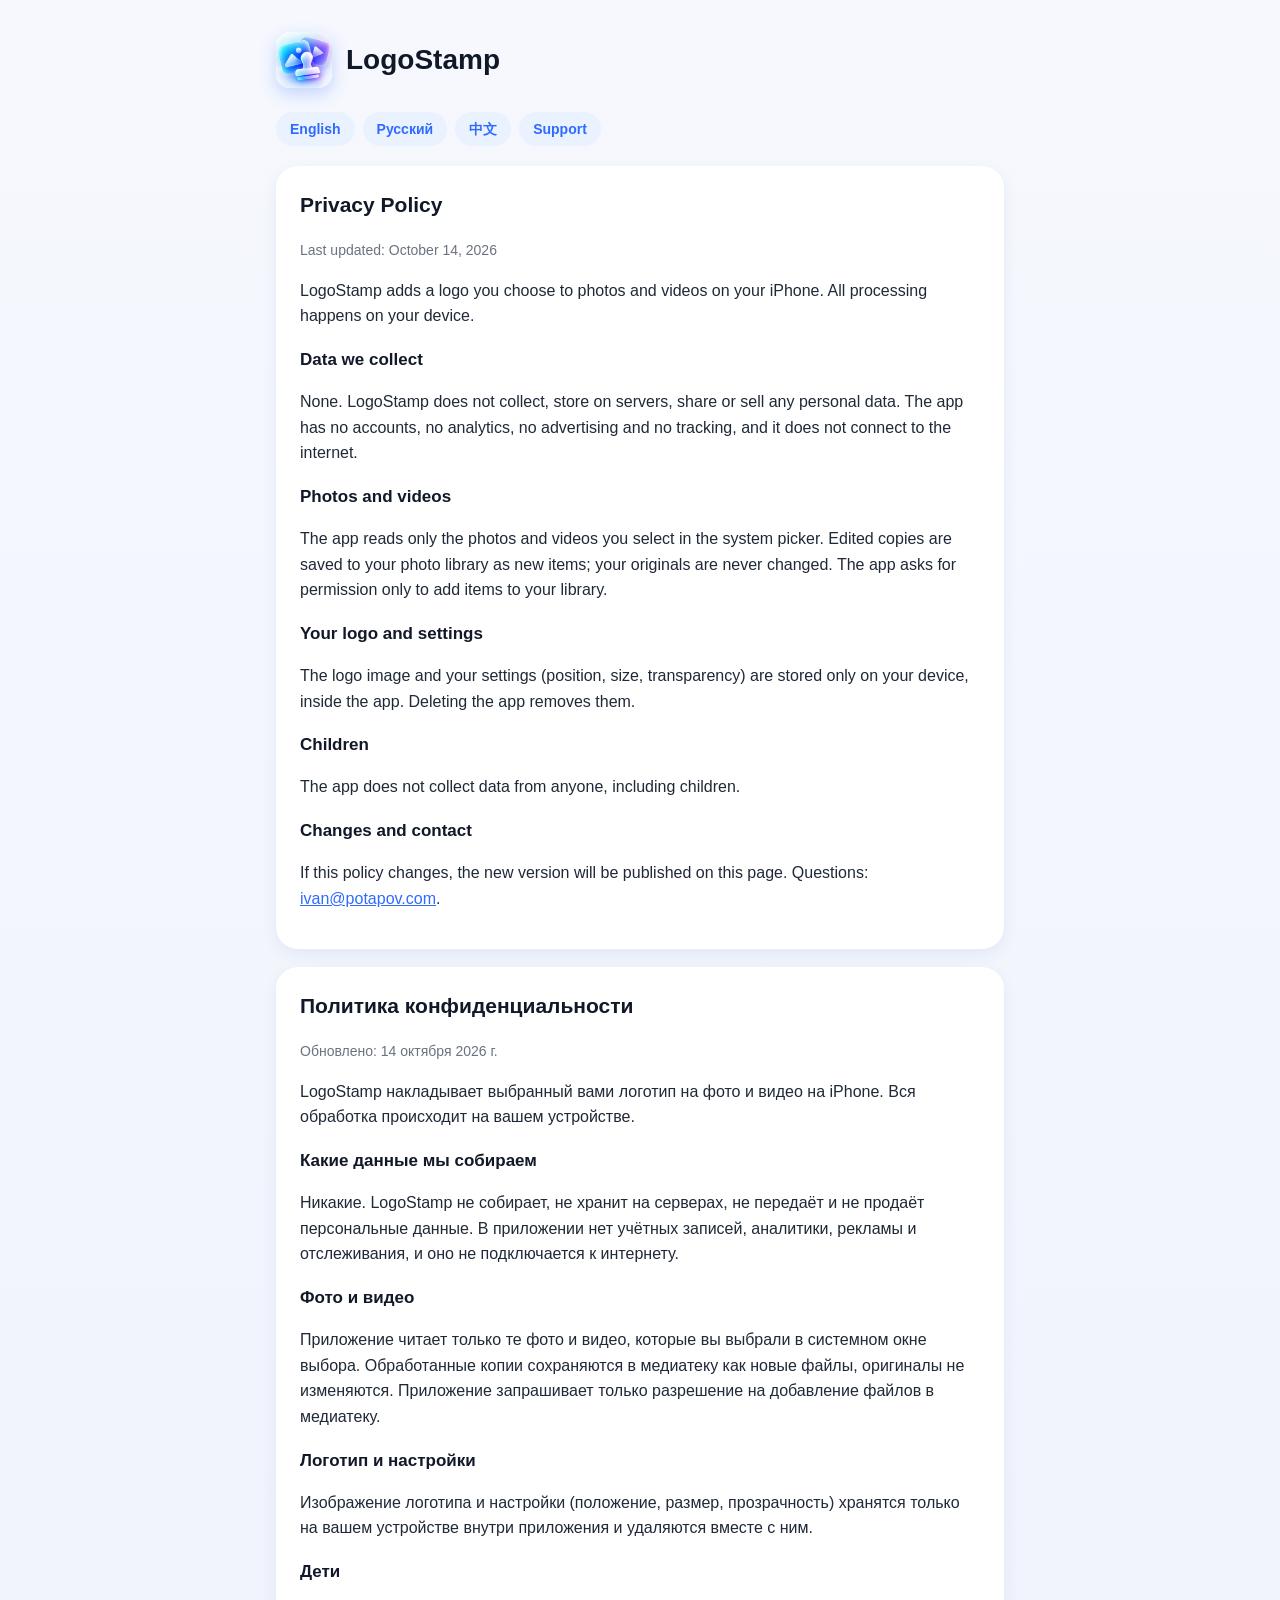
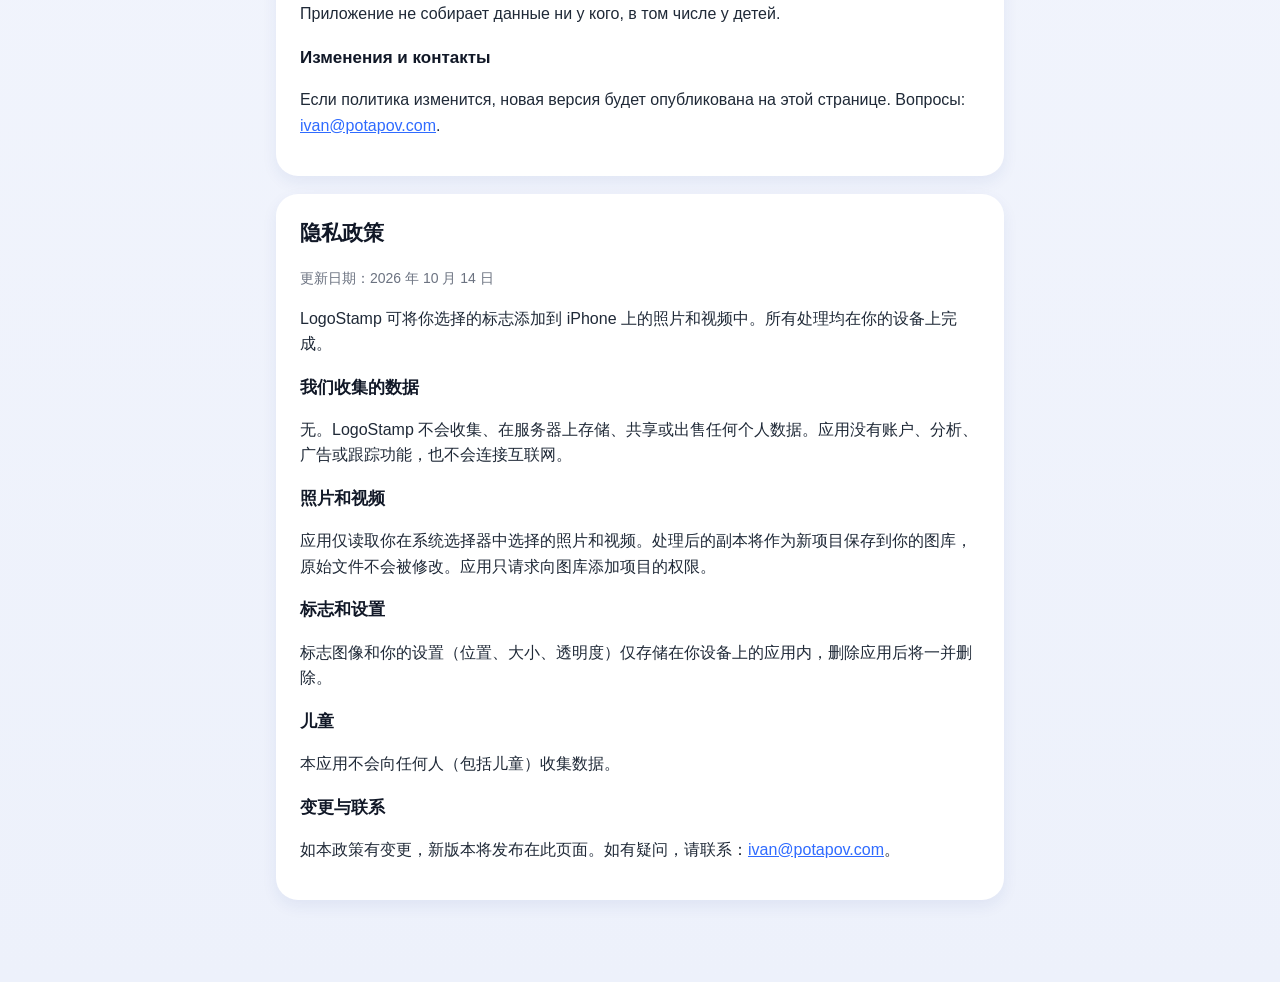
==== privacy.html @ 1d5f517a "LogoStamp site" ====
<!doctype html>
<html lang="en">
<head>
<meta charset="utf-8">
<meta name="viewport" content="width=device-width,initial-scale=1">
<title>LogoStamp — Privacy Policy</title>
<link rel="stylesheet" href="style.css">
</head>
<body>
<main>
<header><img src="icon.png" alt=""><h1>LogoStamp</h1></header>
<nav><a href="#en">English</a><a href="#ru">Русский</a><a href="#zh">中文</a><a href="index.html">Support</a></nav>

<section id="en">
<h2>Privacy Policy</h2>
<p class="muted">Last updated: October 14, 2026</p>
<p>LogoStamp adds a logo you choose to photos and videos on your iPhone. All processing happens on your device.</p>
<h3>Data we collect</h3>
<p>None. LogoStamp does not collect, store on servers, share or sell any personal data. The app has no accounts, no analytics, no advertising and no tracking, and it does not connect to the internet.</p>
<h3>Photos and videos</h3>
<p>The app reads only the photos and videos you select in the system picker. Edited copies are saved to your photo library as new items; your originals are never changed. The app asks for permission only to add items to your library.</p>
<h3>Your logo and settings</h3>
<p>The logo image and your settings (position, size, transparency) are stored only on your device, inside the app. Deleting the app removes them.</p>
<h3>Children</h3>
<p>The app does not collect data from anyone, including children.</p>
<h3>Changes and contact</h3>
<p>If this policy changes, the new version will be published on this page. Questions: <a href="mailto:ivan@potapov.com">ivan@potapov.com</a>.</p>
</section>

<section id="ru">
<h2>Политика конфиденциальности</h2>
<p class="muted">Обновлено: 14 октября 2026 г.</p>
<p>LogoStamp накладывает выбранный вами логотип на фото и видео на iPhone. Вся обработка происходит на вашем устройстве.</p>
<h3>Какие данные мы собираем</h3>
<p>Никакие. LogoStamp не собирает, не хранит на серверах, не передаёт и не продаёт персональные данные. В приложении нет учётных записей, аналитики, рекламы и отслеживания, и оно не подключается к интернету.</p>
<h3>Фото и видео</h3>
<p>Приложение читает только те фото и видео, которые вы выбрали в системном окне выбора. Обработанные копии сохраняются в медиатеку как новые файлы, оригиналы не изменяются. Приложение запрашивает только разрешение на добавление файлов в медиатеку.</p>
<h3>Логотип и настройки</h3>
<p>Изображение логотипа и настройки (положение, размер, прозрачность) хранятся только на вашем устройстве внутри приложения и удаляются вместе с ним.</p>
<h3>Дети</h3>
<p>Приложение не собирает данные ни у кого, в том числе у детей.</p>
<h3>Изменения и контакты</h3>
<p>Если политика изменится, новая версия будет опубликована на этой странице. Вопросы: <a href="mailto:ivan@potapov.com">ivan@potapov.com</a>.</p>
</section>

<section id="zh">
<h2>隐私政策</h2>
<p class="muted">更新日期：2026 年 10 月 14 日</p>
<p>LogoStamp 可将你选择的标志添加到 iPhone 上的照片和视频中。所有处理均在你的设备上完成。</p>
<h3>我们收集的数据</h3>
<p>无。LogoStamp 不会收集、在服务器上存储、共享或出售任何个人数据。应用没有账户、分析、广告或跟踪功能，也不会连接互联网。</p>
<h3>照片和视频</h3>
<p>应用仅读取你在系统选择器中选择的照片和视频。处理后的副本将作为新项目保存到你的图库，原始文件不会被修改。应用只请求向图库添加项目的权限。</p>
<h3>标志和设置</h3>
<p>标志图像和你的设置（位置、大小、透明度）仅存储在你设备上的应用内，删除应用后将一并删除。</p>
<h3>儿童</h3>
<p>本应用不会向任何人（包括儿童）收集数据。</p>
<h3>变更与联系</h3>
<p>如本政策有变更，新版本将发布在此页面。如有疑问，请联系：<a href="mailto:ivan@potapov.com">ivan@potapov.com</a>。</p>
</section>
</main>
</body>
</html>
---- style.css ----
:root{--bg:#f6f8fe;--card:#fff;--text:#111827;--muted:#6b7280;--blue:#2f6bff}
*{box-sizing:border-box}
body{margin:0;font:16px/1.6 -apple-system,BlinkMacSystemFont,"Segoe UI",Roboto,"PingFang SC","Noto Sans SC",sans-serif;background:linear-gradient(#f6f8fe,#edf1fb);color:var(--text);min-height:100vh}
main{max-width:760px;margin:0 auto;padding:32px 16px 64px}
header{display:flex;align-items:center;gap:14px;margin-bottom:24px}
header img{width:56px;height:56px;border-radius:14px;box-shadow:0 6px 16px rgba(47,107,255,.25)}
header h1{font-size:28px;margin:0}
nav{display:flex;gap:8px;flex-wrap:wrap;margin-bottom:20px}
nav a{padding:6px 14px;border-radius:999px;background:#eaf2ff;color:var(--blue);text-decoration:none;font-weight:600;font-size:14px}
section{background:var(--card);border-radius:22px;padding:22px 24px;margin-bottom:18px;box-shadow:0 6px 16px rgba(30,58,138,.07)}
h2{margin-top:0;font-size:21px}
h3{font-size:17px;margin-bottom:4px}
p,li{color:#1f2937}
.muted{color:var(--muted);font-size:14px}
a{color:var(--blue)}
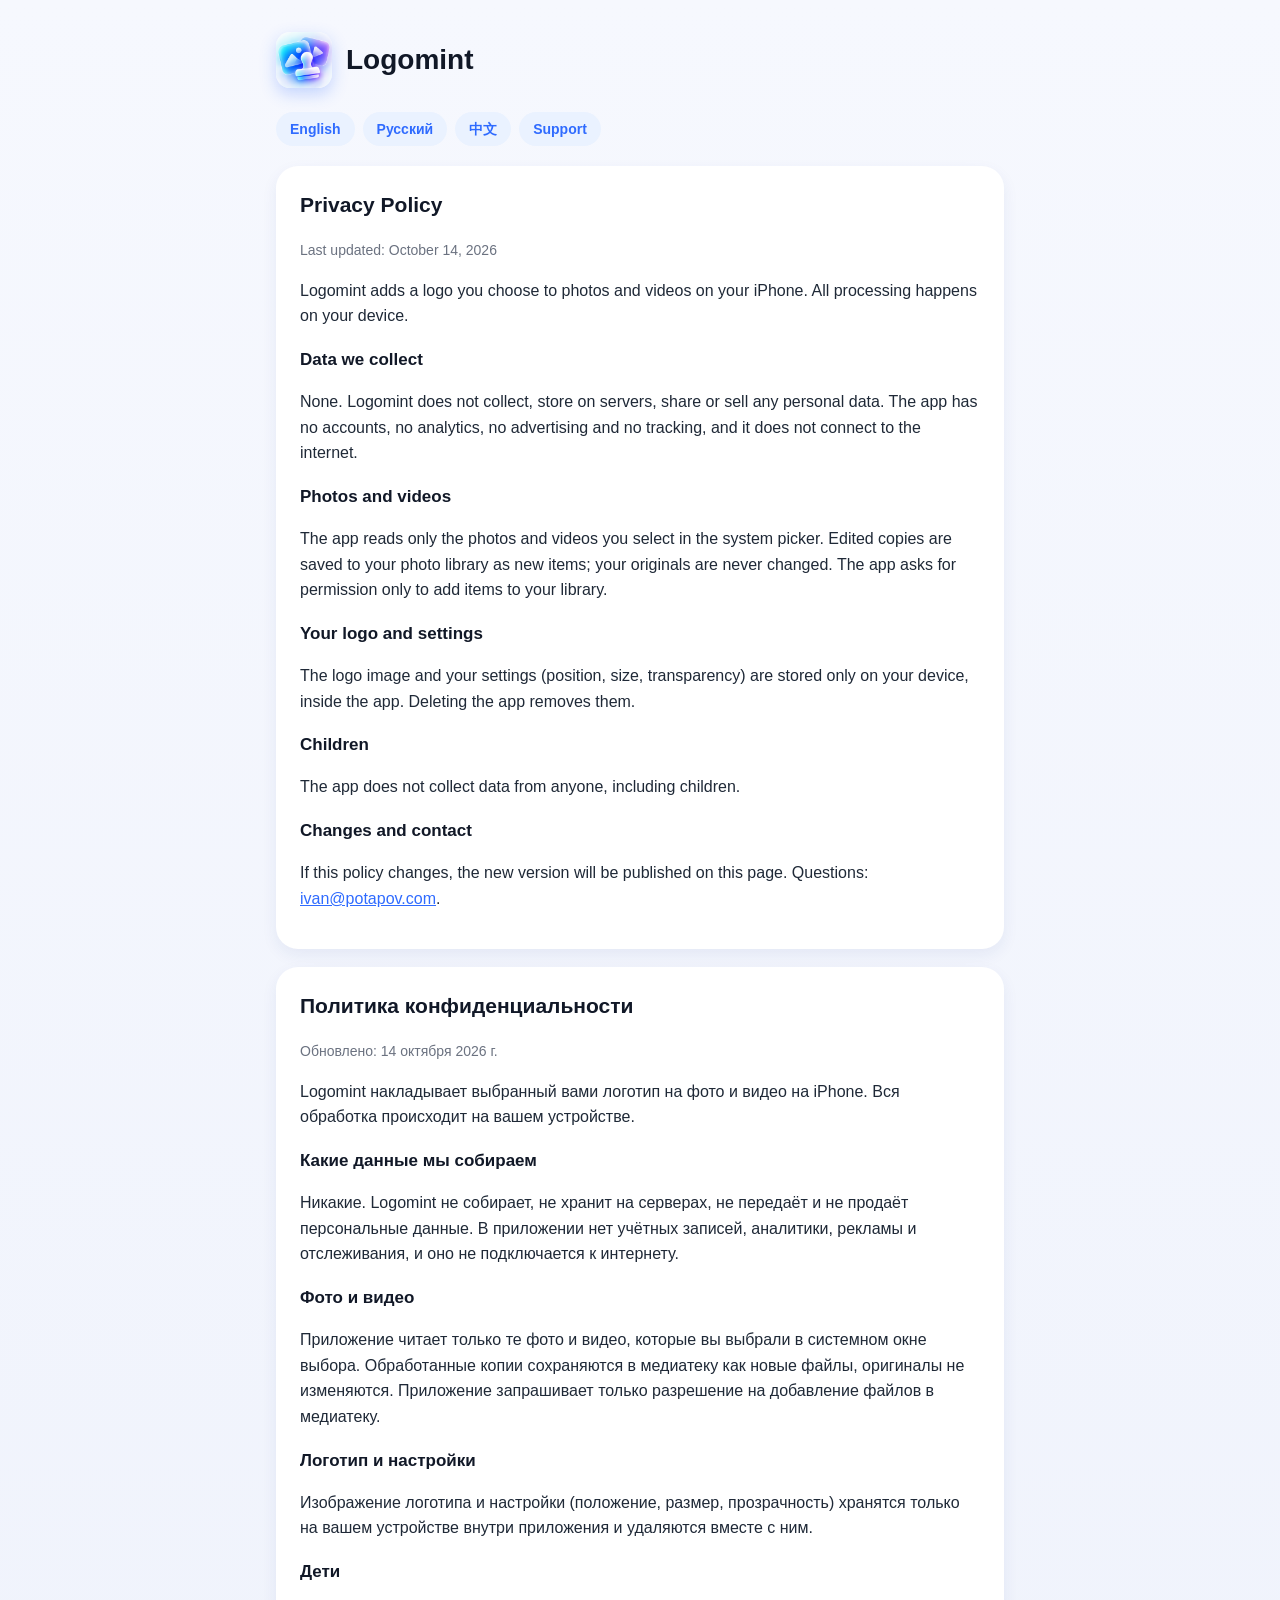
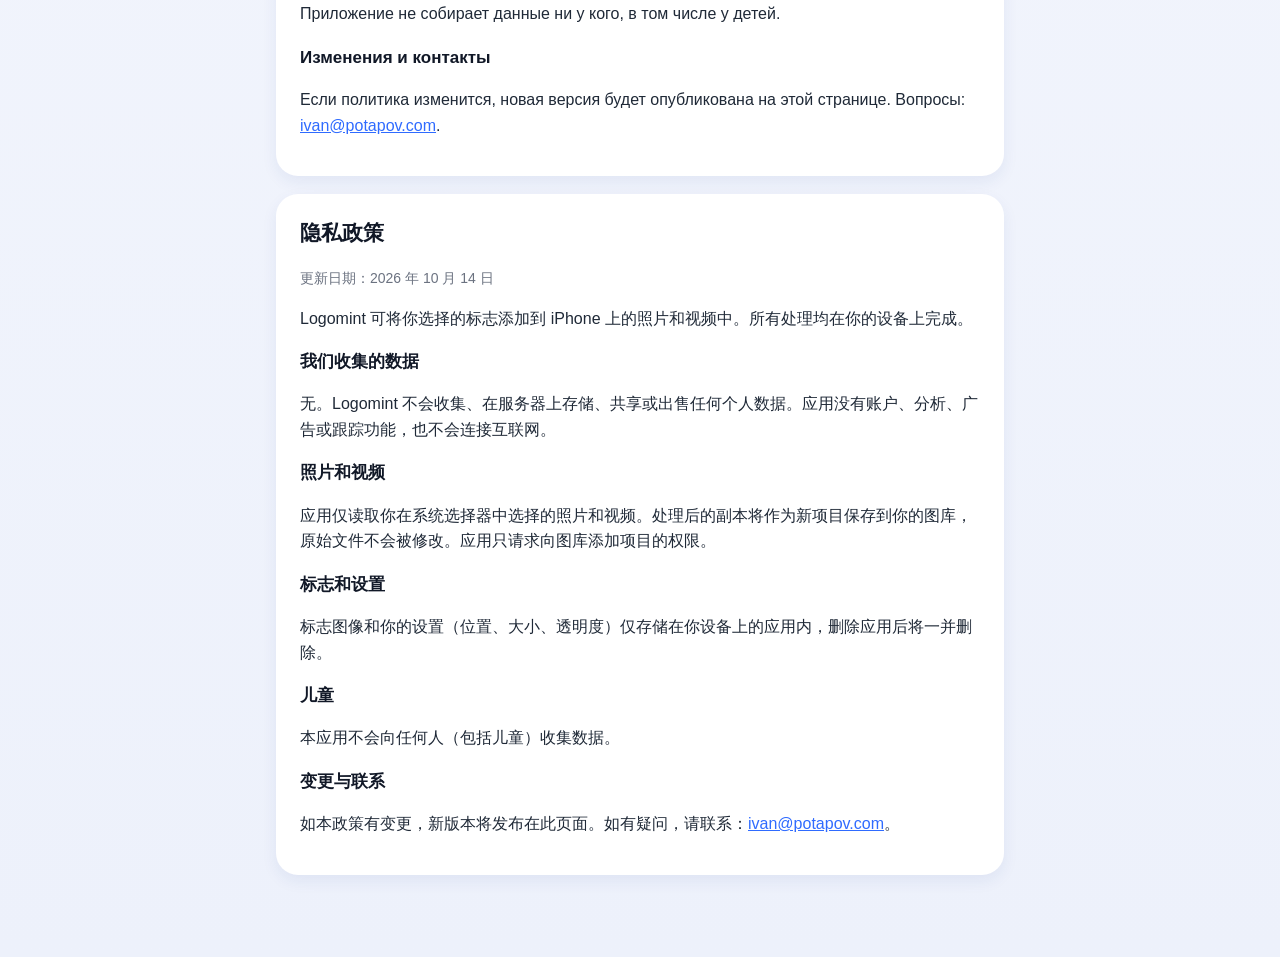
==== commit 0855a9ae: "Site update 2026-10-16 23:58" ====
--- a/privacy.html
+++ b/privacy.html
@@ -3,20 +3,20 @@
 <head>
 <meta charset="utf-8">
 <meta name="viewport" content="width=device-width,initial-scale=1">
-<title>LogoStamp — Privacy Policy</title>
+<title>Logomint — Privacy Policy</title>
 <link rel="stylesheet" href="style.css">
 </head>
 <body>
 <main>
-<header><img src="icon.png" alt=""><h1>LogoStamp</h1></header>
+<header><img src="icon.png" alt=""><h1>Logomint</h1></header>
 <nav><a href="#en">English</a><a href="#ru">Русский</a><a href="#zh">中文</a><a href="index.html">Support</a></nav>
 
 <section id="en">
 <h2>Privacy Policy</h2>
 <p class="muted">Last updated: October 14, 2026</p>
-<p>LogoStamp adds a logo you choose to photos and videos on your iPhone. All processing happens on your device.</p>
+<p>Logomint adds a logo you choose to photos and videos on your iPhone. All processing happens on your device.</p>
 <h3>Data we collect</h3>
-<p>None. LogoStamp does not collect, store on servers, share or sell any personal data. The app has no accounts, no analytics, no advertising and no tracking, and it does not connect to the internet.</p>
+<p>None. Logomint does not collect, store on servers, share or sell any personal data. The app has no accounts, no analytics, no advertising and no tracking, and it does not connect to the internet.</p>
 <h3>Photos and videos</h3>
 <p>The app reads only the photos and videos you select in the system picker. Edited copies are saved to your photo library as new items; your originals are never changed. The app asks for permission only to add items to your library.</p>
 <h3>Your logo and settings</h3>
@@ -30,9 +30,9 @@
 <section id="ru">
 <h2>Политика конфиденциальности</h2>
 <p class="muted">Обновлено: 14 октября 2026 г.</p>
-<p>LogoStamp накладывает выбранный вами логотип на фото и видео на iPhone. Вся обработка происходит на вашем устройстве.</p>
+<p>Logomint накладывает выбранный вами логотип на фото и видео на iPhone. Вся обработка происходит на вашем устройстве.</p>
 <h3>Какие данные мы собираем</h3>
-<p>Никакие. LogoStamp не собирает, не хранит на серверах, не передаёт и не продаёт персональные данные. В приложении нет учётных записей, аналитики, рекламы и отслеживания, и оно не подключается к интернету.</p>
+<p>Никакие. Logomint не собирает, не хранит на серверах, не передаёт и не продаёт персональные данные. В приложении нет учётных записей, аналитики, рекламы и отслеживания, и оно не подключается к интернету.</p>
 <h3>Фото и видео</h3>
 <p>Приложение читает только те фото и видео, которые вы выбрали в системном окне выбора. Обработанные копии сохраняются в медиатеку как новые файлы, оригиналы не изменяются. Приложение запрашивает только разрешение на добавление файлов в медиатеку.</p>
 <h3>Логотип и настройки</h3>
@@ -46,9 +46,9 @@
 <section id="zh">
 <h2>隐私政策</h2>
 <p class="muted">更新日期：2026 年 10 月 14 日</p>
-<p>LogoStamp 可将你选择的标志添加到 iPhone 上的照片和视频中。所有处理均在你的设备上完成。</p>
+<p>Logomint 可将你选择的标志添加到 iPhone 上的照片和视频中。所有处理均在你的设备上完成。</p>
 <h3>我们收集的数据</h3>
-<p>无。LogoStamp 不会收集、在服务器上存储、共享或出售任何个人数据。应用没有账户、分析、广告或跟踪功能，也不会连接互联网。</p>
+<p>无。Logomint 不会收集、在服务器上存储、共享或出售任何个人数据。应用没有账户、分析、广告或跟踪功能，也不会连接互联网。</p>
 <h3>照片和视频</h3>
 <p>应用仅读取你在系统选择器中选择的照片和视频。处理后的副本将作为新项目保存到你的图库，原始文件不会被修改。应用只请求向图库添加项目的权限。</p>
 <h3>标志和设置</h3>
